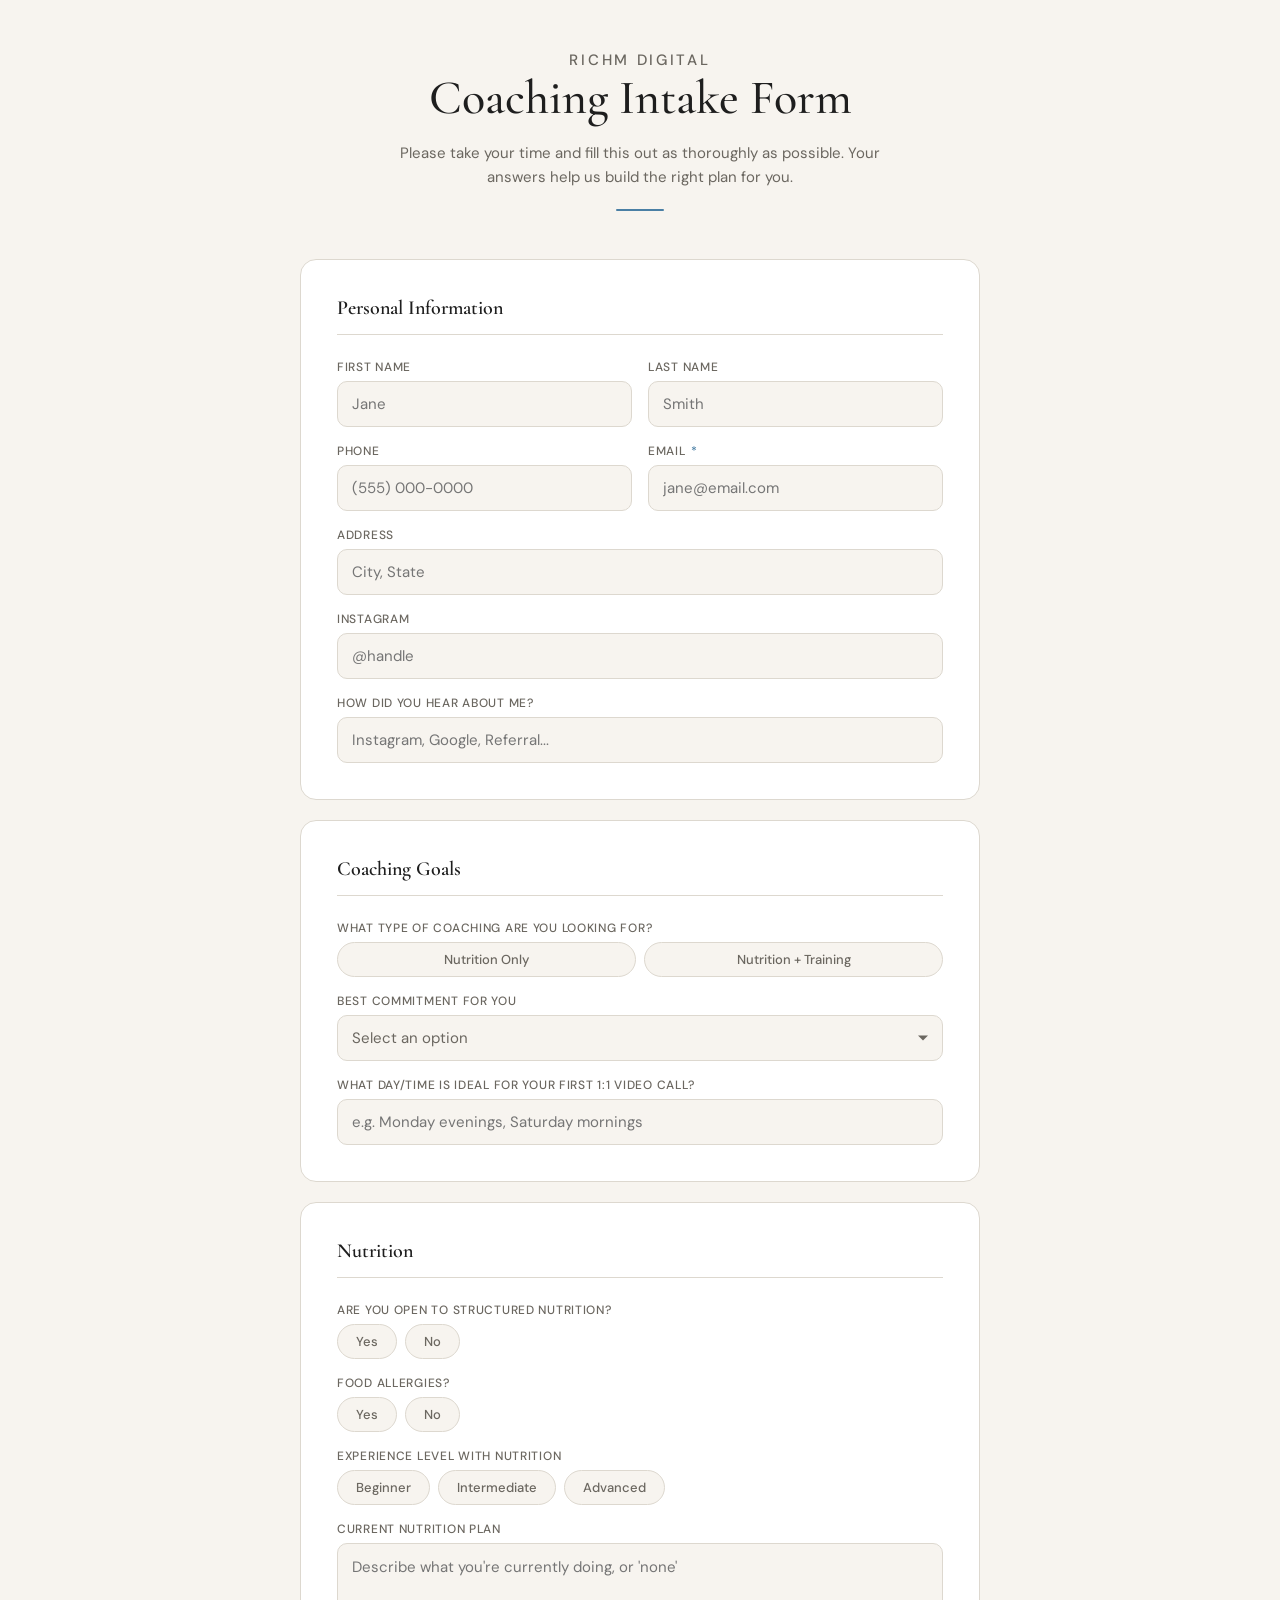
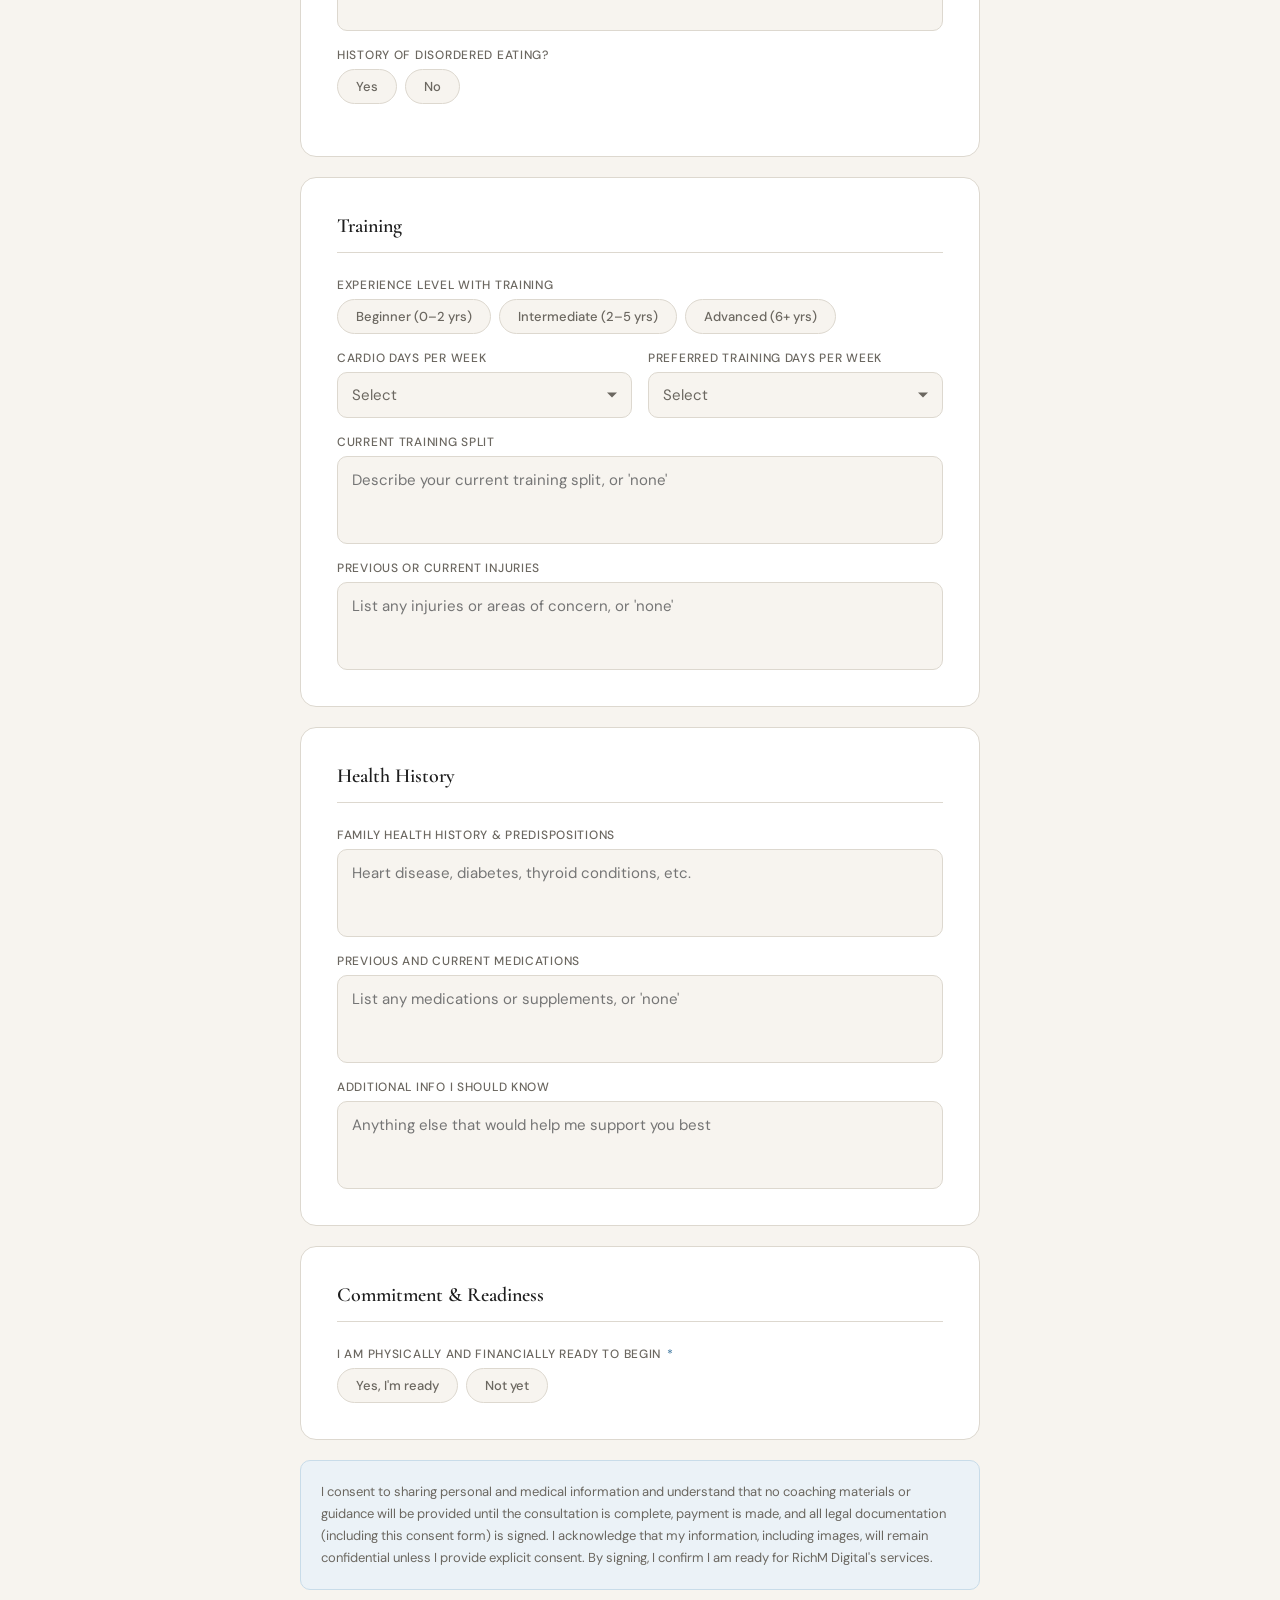
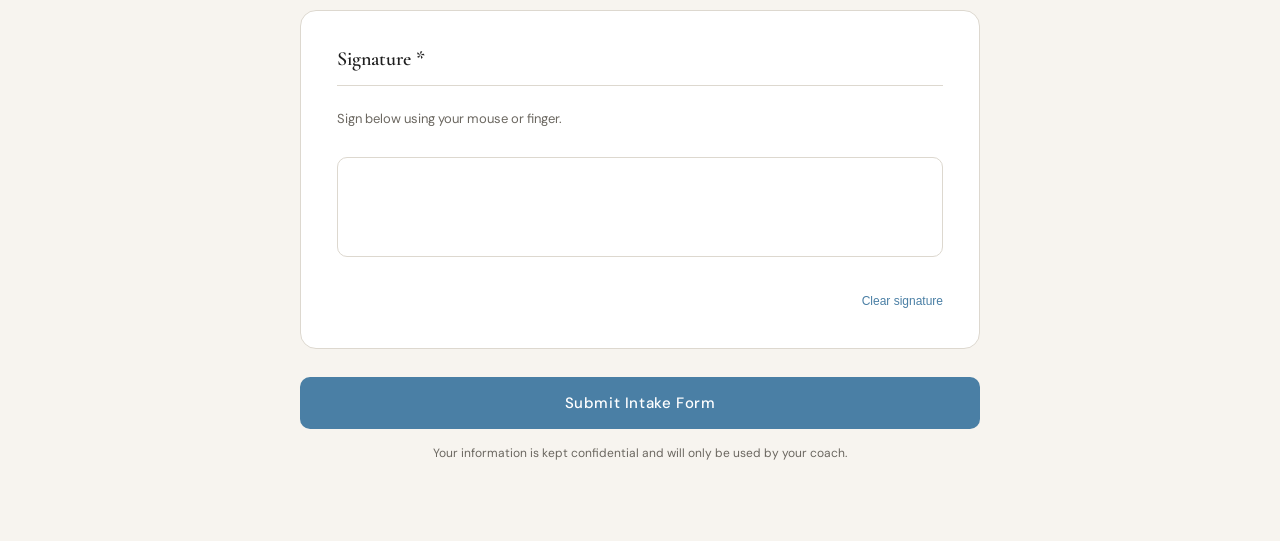
==== public/intakes/fitness/index.html @ f41e5321 "add fitness intake form" ====
<!doctype html>
<html lang="en">
  <head>
    <meta charset="UTF-8" />
    <meta name="viewport" content="width=device-width, initial-scale=1.0" />
    <title>Coaching Intake Form — RichM Digital</title>
    <link rel="preconnect" href="https://fonts.googleapis.com" />
    <link rel="preconnect" href="https://fonts.gstatic.com" crossorigin />
    <link
      href="https://fonts.googleapis.com/css2?family=Cormorant+Garamond:wght@500;600&family=DM+Sans:wght@400;500&display=swap"
      rel="stylesheet"
    />
    <style>
      :root {
        --bg: #f7f4ef;
        --surface: #ffffff;
        --surface-2: #f0ece5;
        --blue: #4a7fa5;
        --blue-light: #ebf2f7;
        --blue-mid: #c8dce9;
        --text: #1e1e1e;
        --text-muted: #6b6760;
        --border: #ddd8cf;
        --radius: 10px;
        --radius-lg: 16px;
      }

      *,
      *::before,
      *::after {
        box-sizing: border-box;
        margin: 0;
        padding: 0;
      }

      body {
        background: var(--bg);
        color: var(--text);
        font-family: "DM Sans", sans-serif;
        font-weight: 400;
        min-height: 100vh;
        padding: 48px 20px 80px;
      }

      .wrapper {
        max-width: 680px;
        margin: 0 auto;
      }

      /* Header */
      .header {
        text-align: center;
        margin-bottom: 48px;
      }

      .header-eyebrow {
        font-family: "DM Sans", sans-serif;
        font-size: 11px;
        font-weight: 500;
        letter-spacing: 0.18em;
        text-transform: uppercase;
        color: var(--blue);
        margin-bottom: 12px;
      }

      .header h1 {
        font-family: "Cormorant Garamond", serif;
        font-size: clamp(2rem, 5vw, 3rem);
        font-weight: 500;
        line-height: 1.1;
        color: var(--text);
        margin-bottom: 16px;
      }

      .header p {
        font-size: 15px;
        color: var(--text-muted);
        line-height: 1.6;
        max-width: 480px;
        margin: 0 auto;
      }

      .divider {
        width: 48px;
        height: 2px;
        background: var(--blue);
        margin: 20px auto 0;
        border-radius: 2px;
      }

      /* Card */
      .card {
        background: var(--surface);
        border-radius: var(--radius-lg);
        border: 1px solid var(--border);
        padding: 36px;
        margin-bottom: 20px;
      }

      .card-title {
        font-family: "Cormorant Garamond", serif;
        font-size: 1.25rem;
        font-weight: 600;
        color: var(--text);
        margin-bottom: 24px;
        padding-bottom: 14px;
        border-bottom: 1px solid var(--border);
      }

      /* Grid */
      .grid-2 {
        display: grid;
        grid-template-columns: 1fr 1fr;
        gap: 16px;
      }

      @media (max-width: 520px) {
        .grid-2 {
          grid-template-columns: 1fr;
          gap: 16px;
          margin-bottom: 16px;
        }

        .grid-2 .field {
          margin-bottom: 0;
        }

        .grid-2:last-child {
          margin-bottom: 0;
        }

        .card {
          padding: 24px;
        }

        .card--spaced-mobile > .field {
          margin-bottom: 22px;
        }

        .card--spaced-mobile .grid-2 {
          gap: 22px;
          margin-bottom: 22px;
        }

        .card--spaced-mobile .grid-2 .field {
          margin-bottom: 0;
        }

        .card--spaced-mobile .conditional.field.visible {
          margin-top: 20px;
        }
      }

      /* Field */
      .field {
        display: flex;
        flex-direction: column;
        gap: 6px;
        margin-bottom: 16px;
      }

      .field:last-child {
        margin-bottom: 0;
      }

      label {
        font-size: 12px;
        font-weight: 500;
        letter-spacing: 0.06em;
        text-transform: uppercase;
        color: var(--text-muted);
      }

      label .req {
        color: var(--blue);
        margin-left: 2px;
      }

      .field-error,
      .form-error {
        font-size: 12px;
        line-height: 1.4;
        color: #8f6363;
      }

      .field-error {
        margin: 0;
      }

      .form-error {
        margin: 12px 0 0;
        text-align: center;
      }

      .form-error[hidden] {
        display: none;
      }

      .signature-wrap .field-error {
        margin-top: 8px;
      }

      .signature-error-slot {
        min-height: 1.4em;
        visibility: hidden;
      }

      .signature-error-slot:not(:empty) {
        visibility: visible;
      }

      .field.is-invalid
        :is(
          input:not([type="radio"]),
          textarea,
          select,
          .custom-select-trigger,
          .sig-canvas
        ) {
        border-color: #c89999;
      }

      .field.is-invalid
        :is(
          input:not([type="radio"]),
          textarea,
          select,
          .custom-select-trigger,
          .sig-canvas
        ):focus {
        box-shadow: 0 0 0 3px rgba(201, 153, 153, 0.16);
      }

      input[type="text"],
      input[type="email"],
      input[type="tel"],
      textarea,
      select {
        background: var(--bg);
        border: 1px solid var(--border);
        border-radius: var(--radius);
        padding: 12px 14px;
        font-family: "DM Sans", sans-serif;
        font-size: 15px;
        color: var(--text);
        width: 100%;
        transition:
          border-color 0.2s,
          box-shadow 0.2s;
        appearance: none;
        -webkit-appearance: none;
      }

      input:focus,
      textarea:focus,
      select:focus {
        outline: none;
        border-color: var(--blue);
        box-shadow: 0 0 0 3px rgba(74, 127, 165, 0.12);
      }

      textarea {
        resize: none;
        overflow-y: hidden;
        min-height: 88px;
        line-height: 1.5;
      }

      /* Select wrapper */
      .select-wrap {
        position: relative;
      }

      .select-wrap::after {
        content: "";
        position: absolute;
        right: 14px;
        top: 50%;
        transform: translateY(-50%);
        width: 0;
        height: 0;
        border-left: 5px solid transparent;
        border-right: 5px solid transparent;
        border-top: 5px solid var(--text-muted);
        pointer-events: none;
      }

      .custom-select.select-wrap::after {
        display: none;
      }

      .custom-select-native {
        position: absolute;
        width: 1px;
        height: 1px;
        padding: 0;
        margin: -1px;
        overflow: hidden;
        clip: rect(0, 0, 0, 0);
        white-space: nowrap;
        border: 0;
        pointer-events: none;
      }

      .custom-select-trigger {
        position: relative;
        width: 100%;
        text-align: left;
        background: var(--bg);
        border: 1px solid var(--border);
        border-radius: var(--radius);
        padding: 12px 42px 12px 14px;
        font-family: "DM Sans", sans-serif;
        font-size: 15px;
        color: var(--text);
        cursor: pointer;
        touch-action: manipulation;
        -webkit-tap-highlight-color: transparent;
        transition:
          background 0.15s ease,
          border-color 0.2s,
          box-shadow 0.2s;
      }

      .custom-select-trigger.is-placeholder {
        color: var(--text-muted);
      }

      .custom-select-trigger::after {
        content: "";
        position: absolute;
        right: 14px;
        top: 50%;
        transform: translateY(-50%);
        width: 0;
        height: 0;
        border-left: 5px solid transparent;
        border-right: 5px solid transparent;
        border-top: 5px solid var(--text-muted);
        pointer-events: none;
        transition: transform 0.22s ease;
      }

      .custom-select.open .custom-select-trigger::after {
        transform: translateY(-50%) rotate(180deg);
      }

      .custom-select.open .custom-select-trigger,
      .custom-select-trigger:focus-visible {
        outline: none;
        border-color: var(--blue);
        box-shadow: 0 0 0 3px rgba(74, 127, 165, 0.12);
      }

      .custom-select-trigger:active {
        background: var(--surface-2);
      }

      .custom-select-list {
        position: absolute;
        z-index: 20;
        top: calc(100% + 6px);
        left: 0;
        right: 0;
        margin: 0;
        padding: 6px;
        background: var(--surface);
        border: 1px solid var(--border);
        border-radius: var(--radius);
        box-shadow: 0 10px 28px rgba(30, 30, 30, 0.08);
        max-height: 240px;
        overflow: hidden;
        transform-origin: top center;
        opacity: 0;
        visibility: hidden;
        transform: scaleY(0.96);
        pointer-events: none;
        transition:
          opacity 0.22s ease,
          transform 0.24s cubic-bezier(0.2, 0, 0, 1),
          visibility 0s linear 0.24s;
      }

      .custom-select-options {
        max-height: 228px;
        margin: 0;
        padding: 0 2px 0 0;
        list-style: none;
        overflow-y: auto;
        overscroll-behavior: contain;
        scrollbar-width: thin;
        scrollbar-color: var(--blue) transparent;
      }

      .custom-select-options::-webkit-scrollbar {
        width: 6px;
      }

      .custom-select-options::-webkit-scrollbar-track {
        background: transparent;
      }

      .custom-select-options::-webkit-scrollbar-thumb {
        background-color: var(--blue);
        border-radius: 999px;
        border: 1px solid transparent;
        background-clip: content-box;
      }

      .custom-select.open .custom-select-list {
        opacity: 1;
        visibility: visible;
        transform: scaleY(1);
        pointer-events: auto;
        transition:
          opacity 0.22s ease,
          transform 0.24s cubic-bezier(0.2, 0, 0, 1),
          visibility 0s;
      }

      .custom-select-option {
        padding: 10px 12px;
        border-radius: 8px;
        font-size: 15px;
        color: var(--text);
        cursor: pointer;
        touch-action: manipulation;
        -webkit-tap-highlight-color: transparent;
        transition:
          background 0.15s ease,
          color 0.15s ease;
      }

      .custom-select-option:hover,
      .custom-select-option.is-focused {
        background: var(--blue-light);
        color: var(--blue);
      }

      .custom-select-option:active {
        background: var(--blue-mid);
        color: var(--blue);
      }

      .custom-select-option.is-selected {
        background: var(--blue-light);
        color: var(--blue);
        font-weight: 500;
      }

      .custom-select-option.is-placeholder-option {
        color: var(--text-muted);
      }

      /* Pill radio buttons */
      .pill-group {
        display: flex;
        flex-wrap: wrap;
        gap: 8px;
      }

      .pill-group input[type="radio"] {
        display: none;
      }

      .pill-group label {
        display: inline-flex;
        align-items: center;
        justify-content: center;
        padding: 8px 18px;
        border-radius: 100px;
        border: 1.5px solid var(--border);
        font-size: 13px;
        font-weight: 500;
        letter-spacing: 0;
        text-transform: none;
        color: var(--text-muted);
        cursor: pointer;
        touch-action: manipulation;
        -webkit-tap-highlight-color: transparent;
        transition:
          background 0.18s,
          border-color 0.18s,
          color 0.18s;
        background: var(--bg);
      }

      .pill-group input[type="radio"]:checked + label {
        background: var(--blue-light);
        border-color: var(--blue);
        color: var(--blue);
      }

      .pill-group label:hover {
        border-color: var(--blue-mid);
        color: var(--text);
      }

      .pill-group label:active {
        background: var(--surface-2);
        border-color: var(--blue-mid);
      }

      .pill-group input[type="radio"]:checked + label:active {
        background: var(--blue-mid);
      }

      .pill-group--coaching {
        display: grid;
        grid-template-columns: repeat(2, minmax(0, 1fr));
      }

      .pill-group--coaching label {
        width: 100%;
        text-align: center;
      }

      /* Consent block */
      .consent-block {
        background: var(--blue-light);
        border: 1px solid var(--blue-mid);
        border-radius: var(--radius);
        padding: 20px;
        margin-bottom: 20px;
      }

      .consent-block p {
        font-size: 13px;
        line-height: 1.7;
        color: var(--text-muted);
      }

      /* Signature */
      .signature-wrap {
        margin-top: 16px;
        touch-action: none;
      }

      .signature-pad {
        width: 100%;
      }

      .sig-canvas {
        border: 1.5px solid var(--border);
        border-radius: var(--radius);
        background: var(--surface);
        width: 100%;
        height: 100px;
        cursor: crosshair;
        touch-action: none;
        display: block;
      }

      html.signature-locked,
      body.signature-locked {
        overflow: hidden;
      }

      body.signature-locked {
        position: fixed;
        left: 0;
        right: 0;
        width: 100%;
      }

      .sig-actions {
        display: flex;
        justify-content: flex-end;
        width: 100%;
        margin-top: 8px;
      }

      .sig-clear {
        font-size: 12px;
        color: var(--blue);
        background: none;
        border: none;
        cursor: pointer;
        padding: 4px 0;
        border-radius: 4px;
        touch-action: manipulation;
        -webkit-tap-highlight-color: transparent;
        transition: transform 0.1s ease;
      }

      .sig-clear:active {
        transform: scale(0.97);
      }

      /* Submit */
      .submit-btn {
        width: 100%;
        padding: 16px;
        background: var(--blue);
        color: white;
        border: none;
        border-radius: var(--radius);
        font-family: "DM Sans", sans-serif;
        font-size: 15px;
        font-weight: 500;
        letter-spacing: 0.04em;
        cursor: pointer;
        touch-action: manipulation;
        -webkit-tap-highlight-color: transparent;
        transition:
          background 0.2s,
          transform 0.1s;
        margin-top: 8px;
      }

      .submit-btn:hover {
        background: #3d6e91;
      }

      .submit-btn:active {
        background: #365f7d;
        transform: scale(0.992);
      }

      /* Success */
      .success-msg {
        display: none;
        text-align: center;
        padding: 48px 32px;
        background: var(--surface);
        border-radius: var(--radius-lg);
        border: 1px solid var(--border);
      }

      .success-msg.is-visible {
        display: block;
      }

      .success-msg h2 {
        font-family: "Cormorant Garamond", serif;
        font-size: 2rem;
        font-weight: 500;
        margin-bottom: 12px;
      }

      .success-msg p {
        color: var(--text-muted);
        font-size: 15px;
      }

      /* Note */
      .form-note {
        text-align: center;
        font-size: 12px;
        color: var(--text-muted);
        margin-top: 16px;
      }

      .signature-hint {
        font-size: 13px;
        color: var(--text-muted);
        margin-bottom: 14px;
      }

      #intakeForm.is-hidden {
        display: none;
      }

      /* Conditional sections */
      .conditional.field {
        display: grid;
        grid-template-rows: 0fr;
        margin-top: 0;
        margin-bottom: 0;
        transition:
          grid-template-rows 0.22s ease,
          margin-top 0.22s ease,
          margin-bottom 0.22s ease;
      }

      .conditional.field.visible {
        grid-template-rows: 1fr;
        margin-top: 16px;
        margin-bottom: 16px;
      }

      .conditional-content {
        display: flex;
        flex-direction: column;
        gap: 6px;
        min-height: 0;
        overflow: hidden;
        opacity: 0;
        transform: translateY(-3px);
        transition:
          opacity 0.22s ease,
          transform 0.22s ease;
      }

      .conditional.field.visible .conditional-content {
        opacity: 1;
        transform: translateY(0);
      }

      .conditional.field:not(.visible) .conditional-content {
        pointer-events: none;
      }

      @media (prefers-reduced-motion: reduce) {
        .conditional.field,
        .conditional-content,
        .custom-select-list,
        .custom-select-trigger::after {
          transition: none;
        }

        .submit-btn:active,
        .sig-clear:active {
          transform: none;
        }
      }
    </style>
  </head>
  <body>
    <div class="wrapper">
      <div class="header">
        <p class="header-eyebrow">RichM Digital</p>
        <h1>Coaching Intake Form</h1>
        <p>
          Please take your time and fill this out as thoroughly as possible.
          Your answers help us build the right plan for you.
        </p>
        <div class="divider"></div>
      </div>

      <form
        id="intakeForm"
        action="https://formspree.io/f/mbdwenqg"
        method="POST"
        novalidate
      >
        <!-- Personal Info -->
        <div class="card">
          <div class="card-title">Personal Information</div>

          <div class="grid-2">
            <div class="field">
              <label for="firstName">First Name</label>
              <input
                type="text"
                id="firstName"
                name="First Name"
                placeholder="Jane"
              />
            </div>
            <div class="field">
              <label for="lastName">Last Name</label>
              <input
                type="text"
                id="lastName"
                name="Last Name"
                placeholder="Smith"
              />
            </div>
          </div>

          <div class="grid-2">
            <div class="field">
              <label for="phone">Phone</label>
              <input
                type="tel"
                id="phone"
                name="Phone"
                placeholder="(555) 000-0000"
                inputmode="tel"
                autocomplete="tel"
              />
            </div>
            <div class="field">
              <label for="email">Email <span class="req">*</span></label>
              <input
                type="email"
                id="email"
                name="Email"
                placeholder="jane@email.com"
                aria-required="true"
              />
            </div>
          </div>

          <div class="field">
            <label for="address">Address</label>
            <input
              type="text"
              id="address"
              name="Address"
              placeholder="City, State"
            />
          </div>

          <div class="field">
            <label for="instagram">Instagram</label>
            <input
              type="text"
              id="instagram"
              name="Instagram"
              placeholder="@handle"
            />
          </div>

          <div class="field">
            <label>How did you hear about me?</label>
            <input
              type="text"
              name="How They Heard"
              placeholder="Instagram, Google, Referral..."
            />
          </div>
        </div>

        <!-- Coaching Type -->
        <div class="card card--spaced-mobile">
          <div class="card-title">Coaching Goals</div>

          <div class="field">
            <label>What type of coaching are you looking for?</label>
            <div class="pill-group pill-group--coaching">
              <input
                type="radio"
                name="Coaching Type"
                id="nutritionOnly"
                value="Nutrition Only"
              />
              <label for="nutritionOnly">Nutrition Only</label>
              <input
                type="radio"
                name="Coaching Type"
                id="nutritionTraining"
                value="Nutrition + Training"
              />
              <label for="nutritionTraining">Nutrition + Training</label>
            </div>
          </div>

          <div class="field">
            <label>Best commitment for you</label>
            <div class="select-wrap">
              <select name="Commitment">
                <option value="">Select an option</option>
                <option>Month to Month</option>
                <option>3 Months</option>
                <option>6 Months</option>
              </select>
            </div>
          </div>

          <div class="field">
            <label>What day/time is ideal for your first 1:1 video call?</label>
            <input
              type="text"
              name="Ideal Call Time"
              placeholder="e.g. Monday evenings, Saturday mornings"
            />
          </div>
        </div>

        <!-- Nutrition -->
        <div class="card card--spaced-mobile">
          <div class="card-title">Nutrition</div>

          <div class="field">
            <label>Are you open to structured nutrition?</label>
            <div class="pill-group">
              <input
                type="radio"
                name="Structured Nutrition"
                id="structYes"
                value="Yes"
              />
              <label for="structYes">Yes</label>
              <input
                type="radio"
                name="Structured Nutrition"
                id="structNo"
                value="No"
              />
              <label for="structNo">No</label>
            </div>
          </div>

          <div class="field">
            <label>Food allergies?</label>
            <div class="pill-group">
              <input
                type="radio"
                name="Food Allergies"
                id="allergyYes"
                value="Yes"
              />
              <label for="allergyYes">Yes</label>
              <input
                type="radio"
                name="Food Allergies"
                id="allergyNo"
                value="No"
              />
              <label for="allergyNo">No</label>
            </div>
          </div>

          <div id="allergyDetails" class="conditional field">
            <div class="conditional-content">
              <label for="allergyDetailsInput">Allergy details</label>
              <textarea
                id="allergyDetailsInput"
                name="Food Allergy Details"
                placeholder="List allergies, sensitivities, or anything else we should know"
              ></textarea>
            </div>
          </div>

          <div class="field">
            <label>Experience level with nutrition</label>
            <div class="pill-group">
              <input
                type="radio"
                name="Nutrition Experience"
                id="nutBeg"
                value="Beginner"
              />
              <label for="nutBeg">Beginner</label>
              <input
                type="radio"
                name="Nutrition Experience"
                id="nutInt"
                value="Intermediate"
              />
              <label for="nutInt">Intermediate</label>
              <input
                type="radio"
                name="Nutrition Experience"
                id="nutAdv"
                value="Advanced"
              />
              <label for="nutAdv">Advanced</label>
            </div>
          </div>

          <div class="field">
            <label>Current nutrition plan</label>
            <textarea
              name="Current Nutrition Plan"
              placeholder="Describe what you're currently doing, or 'none'"
            ></textarea>
          </div>

          <div class="field">
            <label>History of disordered eating?</label>
            <div class="pill-group">
              <input
                type="radio"
                name="Disordered Eating History"
                id="deYes"
                value="Yes"
              />
              <label for="deYes">Yes</label>
              <input
                type="radio"
                name="Disordered Eating History"
                id="deNo"
                value="No"
              />
              <label for="deNo">No</label>
            </div>
          </div>

          <div id="disorderedEatingDetails" class="conditional field">
            <div class="conditional-content">
              <label for="disorderedEatingDetailsInput"
                >Eating history details</label
              >
              <textarea
                id="disorderedEatingDetailsInput"
                name="Disordered Eating History Details"
                placeholder="Share any context you are comfortable providing"
              ></textarea>
            </div>
          </div>
        </div>

        <!-- Training -->
        <div class="card card--spaced-mobile">
          <div class="card-title">Training</div>

          <div class="field">
            <label>Experience level with training</label>
            <div class="pill-group">
              <input
                type="radio"
                name="Training Experience"
                id="trBeg"
                value="Beginner (0–2 years)"
              />
              <label for="trBeg">Beginner (0–2 yrs)</label>
              <input
                type="radio"
                name="Training Experience"
                id="trInt"
                value="Intermediate (2–5 years)"
              />
              <label for="trInt">Intermediate (2–5 yrs)</label>
              <input
                type="radio"
                name="Training Experience"
                id="trAdv"
                value="Advanced (6+ years)"
              />
              <label for="trAdv">Advanced (6+ yrs)</label>
            </div>
          </div>

          <div class="grid-2">
            <div class="field">
              <label>Cardio days per week</label>
              <div class="select-wrap">
                <select name="Cardio Days Per Week">
                  <option value="">Select</option>
                  <option>0</option>
                  <option>1</option>
                  <option>2</option>
                  <option>3</option>
                  <option>4</option>
                  <option>5</option>
                  <option>6</option>
                  <option>7</option>
                </select>
              </div>
            </div>
            <div class="field">
              <label>Preferred training days per week</label>
              <div class="select-wrap">
                <select name="Preferred Training Days">
                  <option value="">Select</option>
                  <option>2</option>
                  <option>3</option>
                  <option>4</option>
                  <option>5</option>
                  <option>6</option>
                </select>
              </div>
            </div>
          </div>

          <div class="field">
            <label>Current training split</label>
            <textarea
              name="Current Training Split"
              placeholder="Describe your current training split, or 'none'"
            ></textarea>
          </div>

          <div class="field">
            <label>Previous or current injuries</label>
            <textarea
              name="Injuries"
              placeholder="List any injuries or areas of concern, or 'none'"
            ></textarea>
          </div>
        </div>

        <!-- Health History -->
        <div class="card card--spaced-mobile">
          <div class="card-title">Health History</div>

          <div class="field">
            <label>Family health history & predispositions</label>
            <textarea
              name="Family Health History"
              placeholder="Heart disease, diabetes, thyroid conditions, etc."
            ></textarea>
          </div>

          <div class="field">
            <label>Previous and current medications</label>
            <textarea
              name="Medications"
              placeholder="List any medications or supplements, or 'none'"
            ></textarea>
          </div>

          <div class="field">
            <label>Additional info I should know</label>
            <textarea
              name="Additional Info"
              placeholder="Anything else that would help me support you best"
            ></textarea>
          </div>
        </div>

        <!-- Readiness -->
        <div class="card">
          <div class="card-title">Commitment & Readiness</div>
          <div class="field">
            <label
              >I am physically and financially ready to begin
              <span class="req">*</span></label
            >
            <div class="pill-group">
              <input
                type="radio"
                name="Ready to Begin"
                id="readyYes"
                value="Yes"
                aria-required="true"
              />
              <label for="readyYes">Yes, I'm ready</label>
              <input
                type="radio"
                name="Ready to Begin"
                id="readyNo"
                value="No"
              />
              <label for="readyNo">Not yet</label>
            </div>
          </div>
        </div>

        <!-- Consent & Signature -->
        <div class="consent-block">
          <p>
            I consent to sharing personal and medical information and understand
            that no coaching materials or guidance will be provided until the
            consultation is complete, payment is made, and all legal
            documentation (including this consent form) is signed. I acknowledge
            that my information, including images, will remain confidential
            unless I provide explicit consent. By signing, I confirm I am ready
            for RichM Digital's services.
          </p>
        </div>

        <div class="card">
          <div class="card-title">Signature <span class="req">*</span></div>
          <p class="signature-hint">Sign below using your mouse or finger.</p>
          <div class="field">
            <div class="signature-wrap">
              <div class="signature-pad">
                <canvas
                  id="sigCanvas"
                  class="sig-canvas"
                  width="600"
                  height="100"
                ></canvas>
              </div>
              <p
                class="field-error signature-error-slot"
                role="alert"
                aria-live="polite"
              ></p>
              <input type="hidden" id="sigData" name="Signature" />
              <div class="sig-actions">
                <button type="button" class="sig-clear" onclick="clearSig()">
                  Clear signature
                </button>
              </div>
            </div>
          </div>
        </div>

        <button type="submit" class="submit-btn">Submit Intake Form</button>
        <p class="form-error" id="formError" role="alert" hidden></p>
        <p class="form-note">
          Your information is kept confidential and will only be used by your
          coach.
        </p>
      </form>

      <div class="success-msg" id="successMsg">
        <h2>You're all set.</h2>
        <p>
          Your intake form has been received. We'll be in touch within 24–48
          hours to schedule your session.
        </p>
      </div>
    </div>

    <script>
      // Signature pad
      const canvas = document.getElementById("sigCanvas");
      const ctx = canvas.getContext("2d");
      let drawing = false;
      let hasSig = false;
      let signatureImageData = "";
      let signatureScrollY = 0;
      const form = document.getElementById("intakeForm");
      const emailInput = document.getElementById("email");
      const phoneInput = document.getElementById("phone");
      const formError = document.getElementById("formError");
      const successMsg = document.getElementById("successMsg");
      const submitBtn = form.querySelector(".submit-btn");
      const sigDataInput = document.getElementById("sigData");

      function clearFieldError(field) {
        if (!field) return;
        field.classList.remove("is-invalid");
        field.querySelectorAll(".field-error").forEach((error) => {
          if (error.classList.contains("signature-error-slot")) {
            error.textContent = "";
            return;
          }

          error.remove();
        });
      }

      function clearFormError() {
        if (!formError) return;
        formError.textContent = "";
        formError.hidden = true;
      }

      function setFormError(message) {
        if (!formError) return;
        formError.textContent = message;
        formError.hidden = false;
        formError.scrollIntoView({ behavior: "smooth", block: "center" });
      }

      function clearFieldAndFormError(field) {
        clearFieldError(field);
        clearFormError();
      }

      function resetSubmitButton() {
        submitBtn.textContent = "Submit Intake Form";
        submitBtn.disabled = false;
      }

      function failSubmit(message) {
        resetSubmitButton();
        setFormError(message);
      }

      function formatPhoneValue(digits) {
        if (!digits.length) return "";
        if (digits.length <= 3) return `(${digits}`;
        if (digits.length <= 6) {
          return `(${digits.slice(0, 3)}) ${digits.slice(3)}`;
        }
        return `(${digits.slice(0, 3)}) ${digits.slice(3, 6)}-${digits.slice(6)}`;
      }

      function isValidEmail(value) {
        return /^[^\s@]+@[^\s@]+\.[^\s@]+$/.test(value.trim());
      }

      function isValidPhone(value) {
        return value.replace(/\D/g, "").length === 10;
      }

      function lockSignatureScroll() {
        if (document.body.classList.contains("signature-locked")) return;
        signatureScrollY = window.scrollY;
        document.documentElement.classList.add("signature-locked");
        document.body.classList.add("signature-locked");
        document.body.style.top = `-${signatureScrollY}px`;
      }

      function unlockSignatureScroll() {
        if (!document.body.classList.contains("signature-locked")) return;
        document.documentElement.classList.remove("signature-locked");
        document.body.classList.remove("signature-locked");
        document.body.style.top = "";
        window.scrollTo(0, signatureScrollY);
      }

      function endSignatureStroke() {
        if (!drawing) return;
        drawing = false;
        unlockSignatureScroll();
        saveSignature();
      }

      function configureSignatureCanvas(dpr) {
        ctx.setTransform(1, 0, 0, 1, 0, 0);
        ctx.scale(dpr, dpr);
        ctx.strokeStyle = "#1E1E1E";
        ctx.lineWidth = 1.8;
        ctx.lineCap = "round";
        ctx.lineJoin = "round";
      }

      function restoreSignature(dataUrl) {
        if (!dataUrl) return;

        const image = new Image();
        image.onload = () => {
          const dpr = window.devicePixelRatio || 1;
          ctx.drawImage(image, 0, 0, canvas.width / dpr, canvas.height / dpr);
        };
        image.src = dataUrl;
      }

      function resizeCanvas() {
        const signatureData = signatureImageData;
        const pad = canvas.parentElement;
        const rect = pad.getBoundingClientRect();
        const dpr = window.devicePixelRatio || 1;
        const width = rect.width;
        const height = 100;
        canvas.width = Math.floor(width * dpr);
        canvas.height = Math.floor(height * dpr);
        canvas.style.width = "100%";
        canvas.style.height = `${height}px`;
        configureSignatureCanvas(dpr);
        restoreSignature(signatureData);
      }

      resizeCanvas();
      window.addEventListener("resize", resizeCanvas);

      function getPos(e) {
        const r = canvas.getBoundingClientRect();
        const src = e.touches ? e.touches[0] : e;
        return { x: src.clientX - r.left, y: src.clientY - r.top };
      }

      function continueSignatureStroke(e) {
        if (!drawing) return;
        const p = getPos(e);
        ctx.lineTo(p.x, p.y);
        ctx.stroke();
        hasSig = true;
        clearFieldError(canvas.closest(".field"));
      }

      canvas.addEventListener("mousedown", (e) => {
        drawing = true;
        const p = getPos(e);
        ctx.beginPath();
        ctx.moveTo(p.x, p.y);
      });
      canvas.addEventListener("mousemove", (e) => {
        continueSignatureStroke(e);
      });
      canvas.addEventListener("mouseup", endSignatureStroke);
      canvas.addEventListener(
        "touchstart",
        (e) => {
          e.preventDefault();
          lockSignatureScroll();
          drawing = true;
          const p = getPos(e);
          ctx.beginPath();
          ctx.moveTo(p.x, p.y);
        },
        { passive: false },
      );
      canvas.addEventListener(
        "touchmove",
        (e) => {
          e.preventDefault();
          continueSignatureStroke(e);
        },
        { passive: false },
      );
      canvas.addEventListener(
        "touchend",
        (e) => {
          e.preventDefault();
          endSignatureStroke();
        },
        { passive: false },
      );
      canvas.addEventListener("touchcancel", endSignatureStroke);

      function saveSignature() {
        signatureImageData = canvas.toDataURL();
        sigDataInput.value = "Signed";
      }

      function clearSig() {
        const dpr = window.devicePixelRatio || 1;
        ctx.clearRect(0, 0, canvas.width / dpr, canvas.height / dpr);
        signatureImageData = "";
        sigDataInput.value = "";
        hasSig = false;
      }

      function resizeAutoTextarea(textarea) {
        textarea.style.height = "auto";
        textarea.style.height = `${textarea.scrollHeight}px`;
      }

      function initAutoTextareas() {
        const autoTextareas = document.querySelectorAll("#intakeForm textarea");

        autoTextareas.forEach((textarea) => {
          const resize = () => resizeAutoTextarea(textarea);
          textarea.addEventListener("input", resize);
          resize();
        });

        window.addEventListener("resize", () => {
          autoTextareas.forEach(resizeAutoTextarea);
        });
      }

      function bindYesConditional(name, elementId) {
        const section = document.getElementById(elementId);

        document.querySelectorAll(`input[name="${name}"]`).forEach((radio) => {
          radio.addEventListener("change", () => {
            const isVisible = radio.value === "Yes";
            section.classList.toggle("visible", isVisible);

            if (isVisible) {
              section.querySelectorAll("textarea").forEach((textarea) => {
                requestAnimationFrame(() => resizeAutoTextarea(textarea));
              });
            }
          });
        });
      }

      initAutoTextareas();

      bindYesConditional("Food Allergies", "allergyDetails");
      bindYesConditional(
        "Disordered Eating History",
        "disorderedEatingDetails",
      );

      function initCustomSelects() {
        const customSelects = [];

        function closeCustomSelect(customSelect) {
          customSelect.wrap.classList.remove("open");
          customSelect.trigger.setAttribute("aria-expanded", "false");
          customSelect.list.setAttribute("aria-hidden", "true");
        }

        function closeAllCustomSelects(except) {
          customSelects.forEach((customSelect) => {
            if (customSelect !== except) closeCustomSelect(customSelect);
          });
        }

        document.querySelectorAll(".select-wrap select").forEach((select) => {
          const wrap = select.parentElement;
          wrap.classList.add("custom-select");
          select.classList.add("custom-select-native");
          select.tabIndex = -1;

          const trigger = document.createElement("button");
          trigger.type = "button";
          trigger.className = "custom-select-trigger";
          trigger.setAttribute("aria-haspopup", "listbox");

          const list = document.createElement("div");
          list.className = "custom-select-list";

          const optionsList = document.createElement("ul");
          optionsList.className = "custom-select-options";
          optionsList.setAttribute("role", "listbox");

          const options = Array.from(select.options).map((option) => {
            const item = document.createElement("li");
            item.className = "custom-select-option";
            item.setAttribute("role", "option");
            item.dataset.value = option.value;
            item.textContent = option.text;
            if (!option.value) item.classList.add("is-placeholder-option");
            optionsList.appendChild(item);
            return item;
          });

          list.appendChild(optionsList);

          const customSelect = {
            wrap,
            select,
            trigger,
            list,
            optionsList,
            options,
          };
          customSelects.push(customSelect);

          function refreshCustomSelect() {
            const selectedOption = select.options[select.selectedIndex];
            const isPlaceholder = !select.value;

            trigger.textContent = selectedOption ? selectedOption.text : "";
            trigger.classList.toggle("is-placeholder", isPlaceholder);

            options.forEach((item) => {
              const isSelected = item.dataset.value === select.value;
              item.classList.toggle("is-selected", isSelected);
              item.setAttribute("aria-selected", isSelected ? "true" : "false");
            });
          }

          function setCustomSelectValue(value) {
            select.value = value;
            select.dispatchEvent(new Event("change", { bubbles: true }));
            refreshCustomSelect();
            closeCustomSelect(customSelect);
            trigger.focus();
          }

          function openCustomSelect() {
            closeAllCustomSelects(customSelect);
            wrap.classList.add("open");
            trigger.setAttribute("aria-expanded", "true");
            list.setAttribute("aria-hidden", "false");
            optionsList.tabIndex = -1;
            options.forEach((item) => item.classList.remove("is-focused"));
            const selected = options.find((item) =>
              item.classList.contains("is-selected"),
            );
            (selected || options[0]).classList.add("is-focused");
            optionsList.focus();
          }

          trigger.addEventListener("click", (e) => {
            e.stopPropagation();
            if (wrap.classList.contains("open")) {
              closeCustomSelect(customSelect);
              return;
            }
            openCustomSelect();
          });

          trigger.addEventListener("keydown", (e) => {
            if (e.key === "ArrowDown" || e.key === "Enter" || e.key === " ") {
              e.preventDefault();
              if (!wrap.classList.contains("open")) openCustomSelect();
            }

            if (e.key === "Escape") {
              closeCustomSelect(customSelect);
            }
          });

          optionsList.addEventListener("click", (e) => {
            const item = e.target.closest(".custom-select-option");
            if (!item) return;
            setCustomSelectValue(item.dataset.value);
          });

          optionsList.addEventListener("mousemove", (e) => {
            const item = e.target.closest(".custom-select-option");
            if (!item) return;
            options.forEach((option) =>
              option.classList.toggle("is-focused", option === item),
            );
          });

          optionsList.addEventListener("keydown", (e) => {
            const focusedIndex = options.findIndex((item) =>
              item.classList.contains("is-focused"),
            );
            let nextIndex = focusedIndex;

            if (e.key === "ArrowDown") {
              e.preventDefault();
              nextIndex =
                focusedIndex < options.length - 1 ? focusedIndex + 1 : 0;
            } else if (e.key === "ArrowUp") {
              e.preventDefault();
              nextIndex =
                focusedIndex > 0 ? focusedIndex - 1 : options.length - 1;
            } else if (e.key === "Enter" || e.key === " ") {
              e.preventDefault();
              if (focusedIndex >= 0) {
                setCustomSelectValue(options[focusedIndex].dataset.value);
              }
              return;
            } else if (e.key === "Escape") {
              e.preventDefault();
              closeCustomSelect(customSelect);
              trigger.focus();
              return;
            } else {
              return;
            }

            options.forEach((item, index) => {
              item.classList.toggle("is-focused", index === nextIndex);
            });
          });

          select.addEventListener("change", refreshCustomSelect);

          wrap.insertBefore(trigger, select);
          wrap.appendChild(list);
          list.setAttribute("aria-hidden", "true");
          refreshCustomSelect();
          trigger.setAttribute("aria-expanded", "false");
        });

        document.addEventListener("click", (e) => {
          customSelects.forEach((customSelect) => {
            if (!customSelect.wrap.contains(e.target)) {
              closeCustomSelect(customSelect);
            }
          });
        });

        document.addEventListener("keydown", (e) => {
          if (e.key !== "Escape") return;
          customSelects.forEach(closeCustomSelect);
        });
      }

      initCustomSelects();

      function setFieldError(field, message, insertAfterSelector) {
        if (!field) return;
        clearFieldError(field);
        field.classList.add("is-invalid");
        const anchor = insertAfterSelector
          ? field.querySelector(insertAfterSelector)
          : null;
        const reusableError = anchor
          ? field.querySelector(".signature-error-slot")
          : null;
        const error = reusableError || document.createElement("p");

        if (!reusableError) {
          error.className = "field-error";
          error.setAttribute("role", "alert");
        }

        error.textContent = message;

        if (anchor && !reusableError) {
          anchor.insertAdjacentElement("afterend", error);
        } else if (!reusableError) {
          field.appendChild(error);
        }
      }

      function clearFormErrors() {
        form.querySelectorAll(".field.is-invalid").forEach(clearFieldError);
        clearFormError();
      }

      function validateForm() {
        clearFormErrors();

        let firstInvalidField = null;
        const emailField = emailInput.closest(".field");
        const phoneField = phoneInput.closest(".field");

        if (!emailInput.value.trim()) {
          setFieldError(emailField, "This field is required");
          firstInvalidField ??= emailField;
        } else if (!isValidEmail(emailInput.value)) {
          setFieldError(emailField, "Enter a valid email address");
          firstInvalidField ??= emailField;
        }

        if (phoneInput.value.trim() && !isValidPhone(phoneInput.value)) {
          setFieldError(phoneField, "Enter a valid phone number");
          firstInvalidField ??= phoneField;
        }

        const readyField = document
          .getElementById("readyYes")
          .closest(".field");
        if (!form.querySelector('input[name="Ready to Begin"]:checked')) {
          setFieldError(readyField, "This field is required");
          firstInvalidField ??= readyField;
        }

        const signatureField = document
          .querySelector(".signature-wrap")
          ?.closest(".field");
        if (!hasSig) {
          setFieldError(
            signatureField,
            "This field is required",
            ".signature-pad",
          );
          firstInvalidField ??= signatureField;
        }

        if (firstInvalidField) {
          firstInvalidField.scrollIntoView({
            behavior: "smooth",
            block: "center",
          });
          return false;
        }

        return true;
      }

      phoneInput.addEventListener("input", () => {
        const digits = phoneInput.value.replace(/\D/g, "").slice(0, 10);
        phoneInput.value = formatPhoneValue(digits);
        clearFieldAndFormError(phoneInput.closest(".field"));
      });

      form.addEventListener("input", (e) => {
        clearFieldAndFormError(e.target.closest(".field"));
      });

      form.addEventListener("change", (e) => {
        clearFieldAndFormError(e.target.closest(".field"));
      });

      // Formspree submission
      form.addEventListener("submit", async (e) => {
        e.preventDefault();

        if (!validateForm()) return;

        submitBtn.textContent = "Submitting…";
        submitBtn.disabled = true;

        const data = new FormData(form);

        try {
          const res = await fetch(form.action, {
            method: "POST",
            body: data,
            headers: { Accept: "application/json" },
          });

          if (res.ok) {
            form.classList.add("is-hidden");
            successMsg.classList.add("is-visible");
            window.scrollTo({ top: 0, behavior: "smooth" });
          } else {
            failSubmit(
              "Something went wrong. Please try again or contact us directly.",
            );
          }
        } catch {
          failSubmit(
            "Something went wrong. Please check your connection and try again.",
          );
        }
      });
    </script>
  </body>
</html>
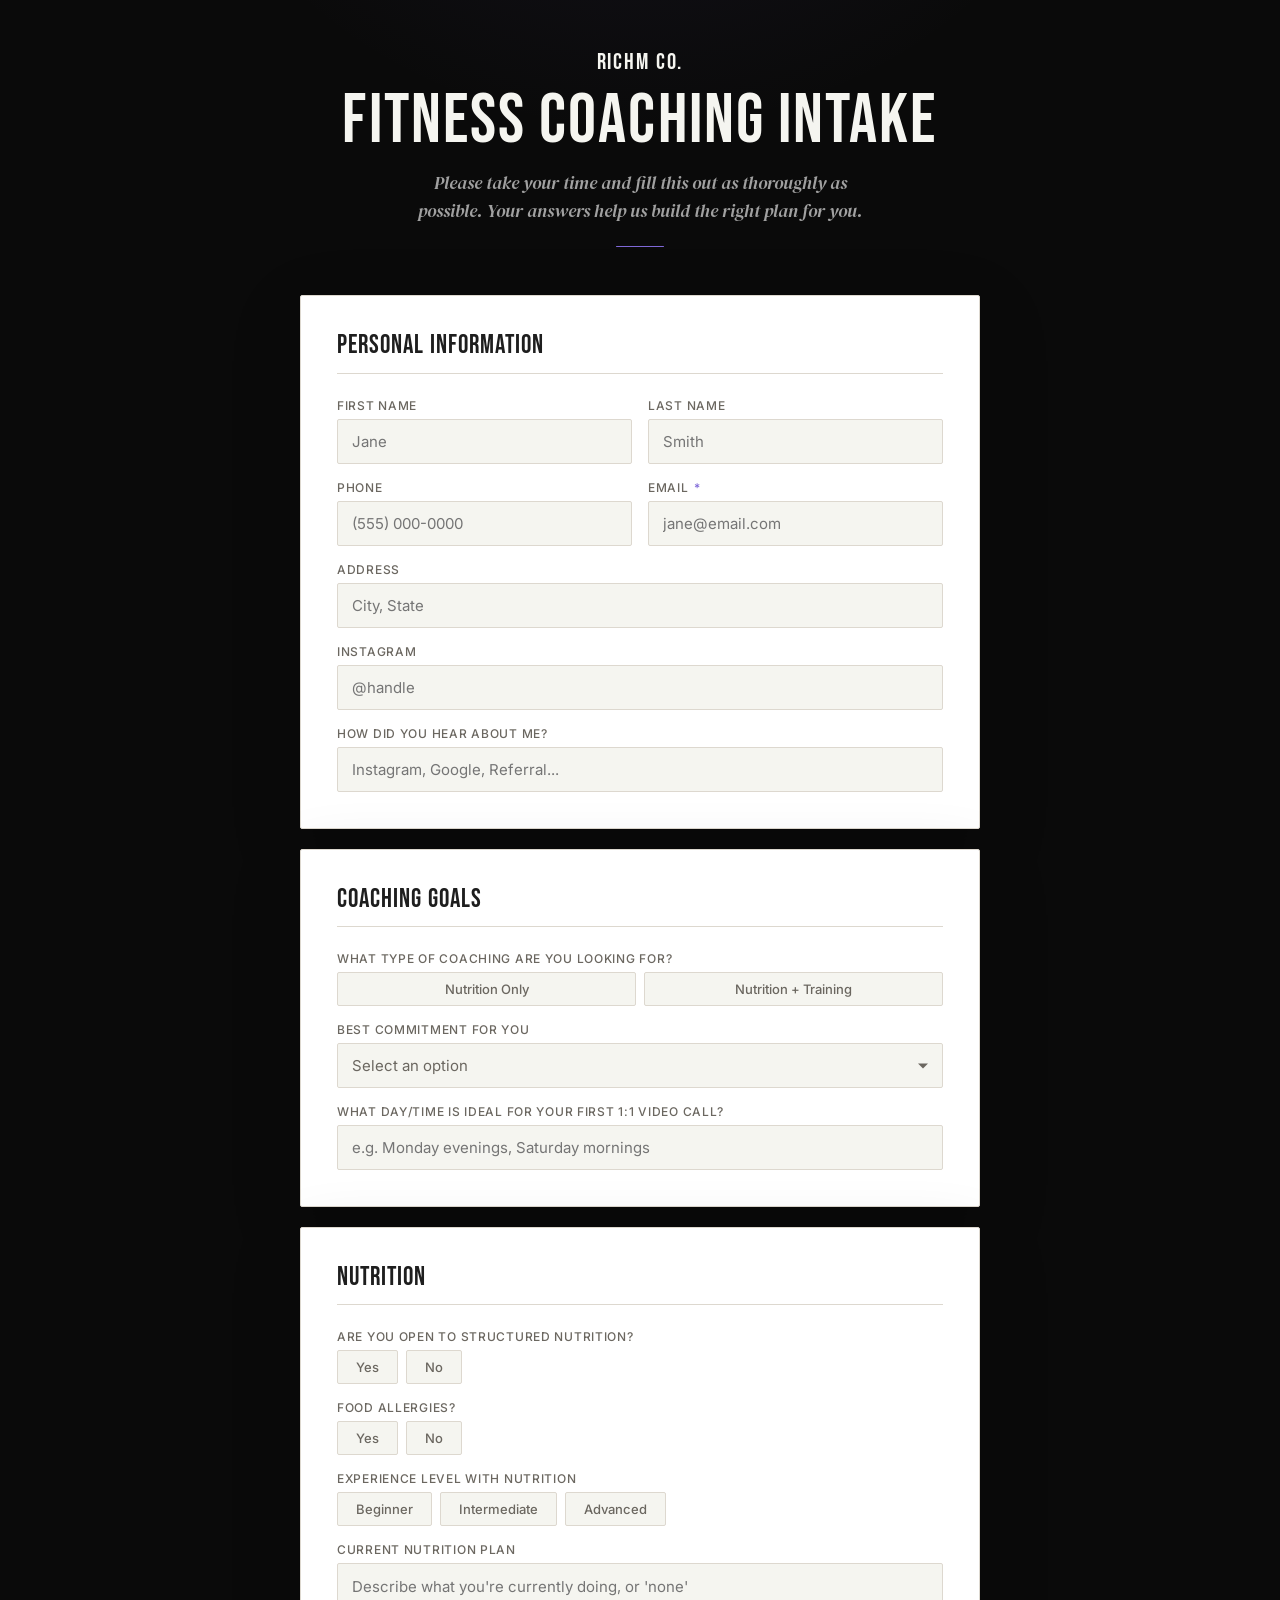
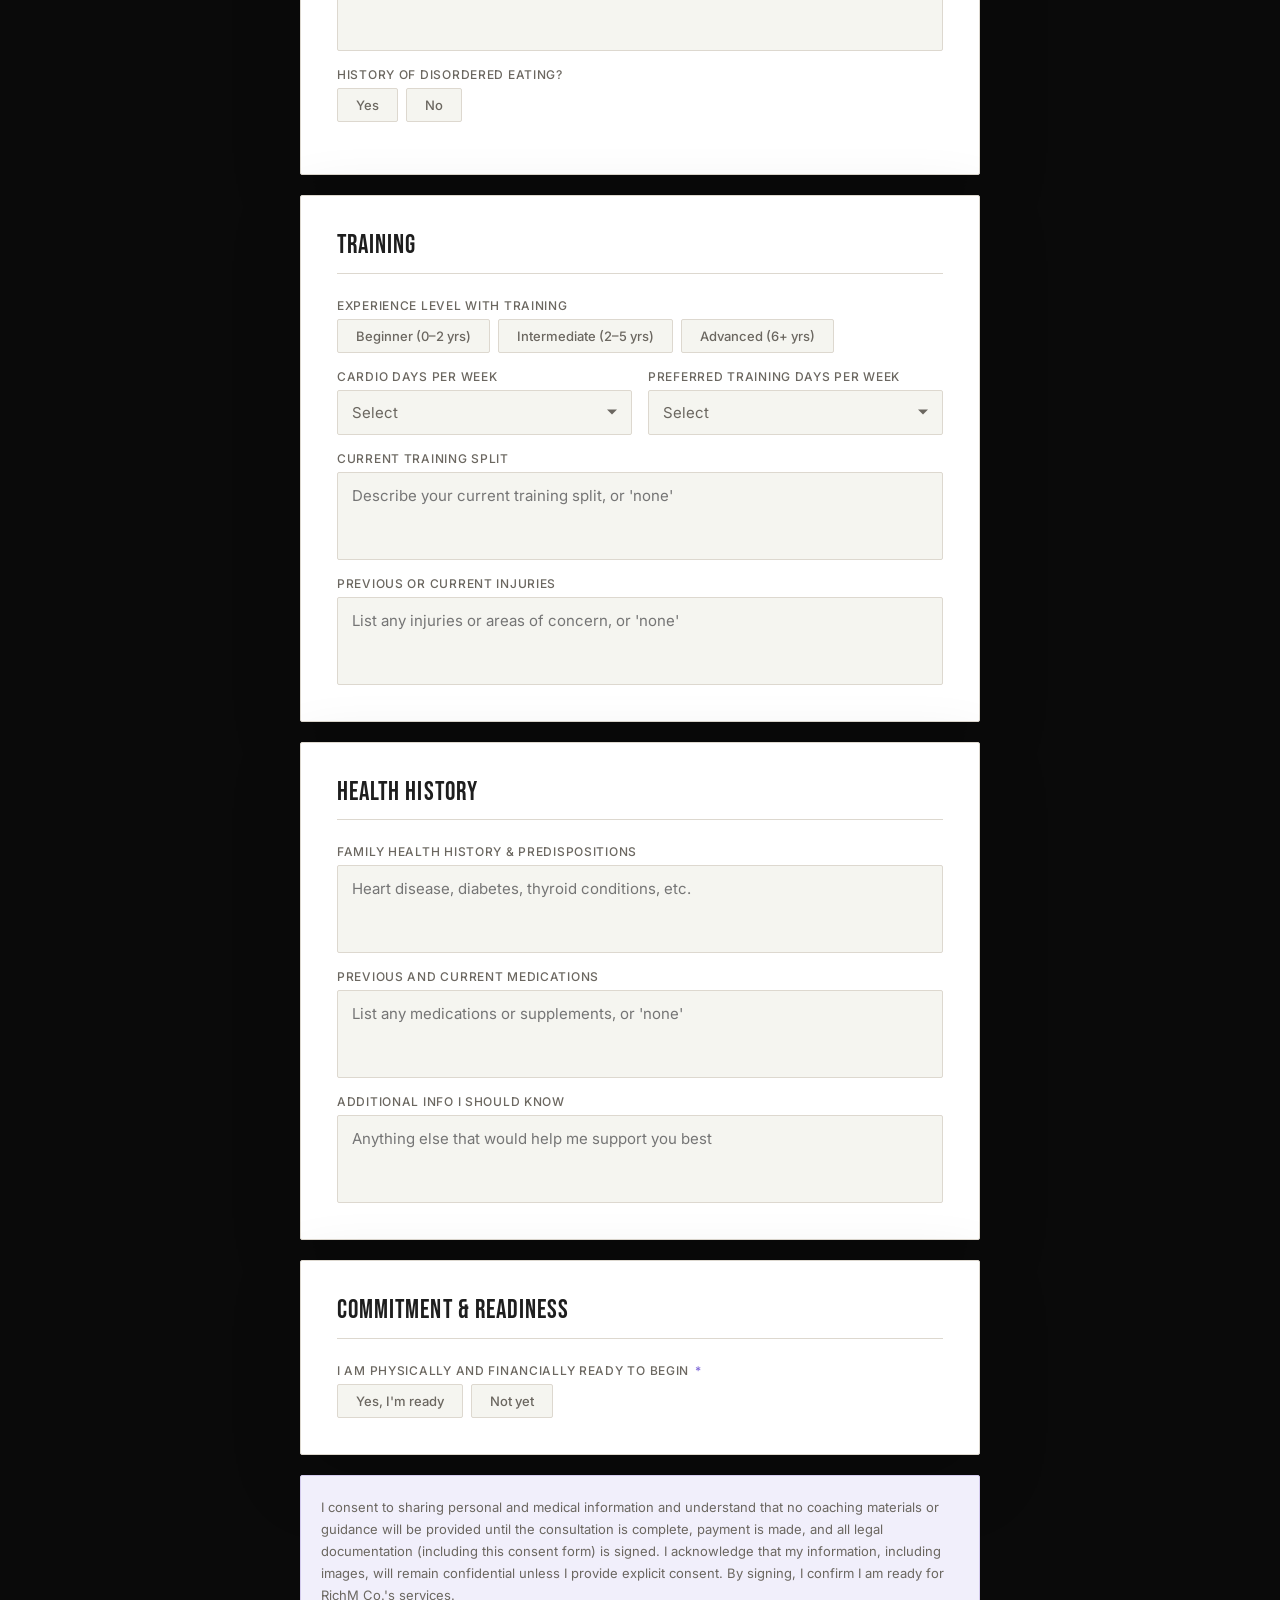
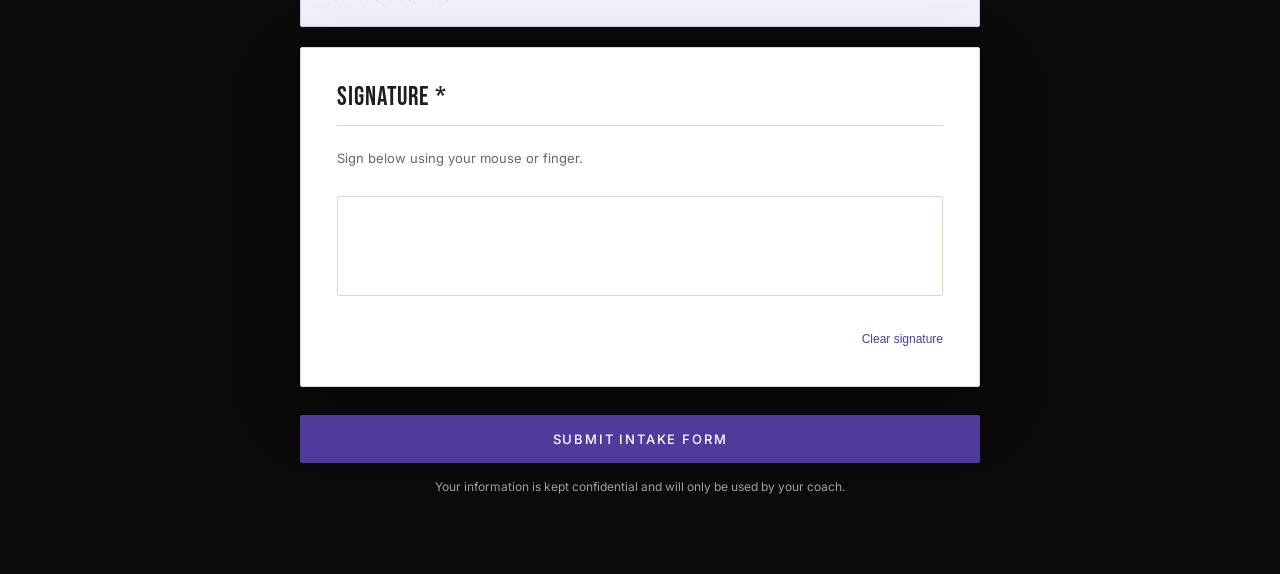
==== commit 6ede9b89: "polish and finishing touches" ====
--- a/public/intakes/fitness/index.html
+++ b/public/intakes/fitness/index.html
@@ -3,26 +3,28 @@
   <head>
     <meta charset="UTF-8" />
     <meta name="viewport" content="width=device-width, initial-scale=1.0" />
-    <title>Coaching Intake Form — RichM Digital</title>
+    <title>Fitness Coaching Intake — RichM Co.</title>
     <link rel="preconnect" href="https://fonts.googleapis.com" />
     <link rel="preconnect" href="https://fonts.gstatic.com" crossorigin />
     <link
-      href="https://fonts.googleapis.com/css2?family=Cormorant+Garamond:wght@500;600&family=DM+Sans:wght@400;500&display=swap"
+      href="https://fonts.googleapis.com/css2?family=Bebas+Neue&family=DM+Serif+Display:ital@0;1&family=Inter:wght@400;500;600&display=swap"
       rel="stylesheet"
     />
     <style>
       :root {
-        --bg: #f7f4ef;
+        --page: #0a0a0a;
+        --bg: #f5f5f0;
         --surface: #ffffff;
-        --surface-2: #f0ece5;
-        --blue: #4a7fa5;
-        --blue-light: #ebf2f7;
-        --blue-mid: #c8dce9;
+        --surface-2: #ecece6;
+        --accent: #7f68d8;
+        --accent-strong: #4f3b9a;
+        --accent-soft: #f1effb;
+        --accent-mid: #d4cbed;
         --text: #1e1e1e;
         --text-muted: #6b6760;
         --border: #ddd8cf;
-        --radius: 10px;
-        --radius-lg: 16px;
+        --radius: 2px;
+        --radius-lg: 2px;
       }
 
       *,
@@ -34,47 +36,75 @@
       }
 
       body {
-        background: var(--bg);
+        background:
+          radial-gradient(circle at 50% -10%, rgba(127, 104, 216, 0.12), transparent 32rem),
+          var(--page);
         color: var(--text);
-        font-family: "DM Sans", sans-serif;
+        font-family: "Inter", sans-serif;
         font-weight: 400;
         min-height: 100vh;
         padding: 48px 20px 80px;
       }
 
       .wrapper {
+        animation: pageEnter 320ms ease-out forwards;
         max-width: 680px;
         margin: 0 auto;
+        opacity: 0;
+      }
+
+      @keyframes pageEnter {
+        from {
+          opacity: 0;
+          transform: translateY(8px);
+        }
+        to {
+          opacity: 1;
+          transform: translateY(0);
+        }
       }
 
       /* Header */
       .header {
         text-align: center;
         margin-bottom: 48px;
-      }
-
-      .header-eyebrow {
-        font-family: "DM Sans", sans-serif;
-        font-size: 11px;
-        font-weight: 500;
-        letter-spacing: 0.18em;
+        color: #f5f5f0;
+      }
+
+      .header .header-eyebrow {
+        font-family: "Bebas Neue", sans-serif;
+        font-size: 1.45rem;
+        font-style: normal;
+        font-weight: 400;
+        letter-spacing: 0.08em;
         text-transform: uppercase;
-        color: var(--blue);
-        margin-bottom: 12px;
+        color: #f5f5f0;
+        margin-bottom: 14px;
       }
 
       .header h1 {
-        font-family: "Cormorant Garamond", serif;
-        font-size: clamp(2rem, 5vw, 3rem);
-        font-weight: 500;
-        line-height: 1.1;
-        color: var(--text);
+        font-family: "Bebas Neue", sans-serif;
+        font-size: clamp(2.65rem, 5.8vw, 4.35rem);
+        font-weight: 400;
+        letter-spacing: 0.03em;
+        line-height: 0.9;
+        color: #f5f5f0;
+        text-transform: uppercase;
+        white-space: nowrap;
         margin-bottom: 16px;
       }
 
-      .header p {
-        font-size: 15px;
-        color: var(--text-muted);
+      @media (max-width: 620px) {
+        .header h1 {
+          white-space: normal;
+        }
+      }
+
+      .header-copy {
+        font-family: "DM Serif Display", serif;
+        font-size: 18px;
+        font-style: italic;
+        color: #a0a0a0;
         line-height: 1.6;
         max-width: 480px;
         margin: 0 auto;
@@ -82,8 +112,8 @@
 
       .divider {
         width: 48px;
-        height: 2px;
-        background: var(--blue);
+        height: 1px;
+        background: var(--accent);
         margin: 20px auto 0;
         border-radius: 2px;
       }
@@ -95,12 +125,16 @@
         border: 1px solid var(--border);
         padding: 36px;
         margin-bottom: 20px;
+        box-shadow: 0 22px 70px rgba(0, 0, 0, 0.2);
       }
 
       .card-title {
-        font-family: "Cormorant Garamond", serif;
-        font-size: 1.25rem;
-        font-weight: 600;
+        font-family: "Bebas Neue", sans-serif;
+        font-size: 1.65rem;
+        font-weight: 400;
+        letter-spacing: 0.04em;
+        text-transform: uppercase;
+        line-height: 1;
         color: var(--text);
         margin-bottom: 24px;
         padding-bottom: 14px;
@@ -172,7 +206,7 @@
       }
 
       label .req {
-        color: var(--blue);
+        color: var(--accent);
         margin-left: 2px;
       }
 
@@ -240,7 +274,7 @@
         border: 1px solid var(--border);
         border-radius: var(--radius);
         padding: 12px 14px;
-        font-family: "DM Sans", sans-serif;
+        font-family: "Inter", sans-serif;
         font-size: 15px;
         color: var(--text);
         width: 100%;
@@ -255,8 +289,8 @@
       textarea:focus,
       select:focus {
         outline: none;
-        border-color: var(--blue);
-        box-shadow: 0 0 0 3px rgba(74, 127, 165, 0.12);
+        border-color: var(--accent);
+        box-shadow: 0 0 0 3px rgba(127, 104, 216, 0.14);
       }
 
       textarea {
@@ -310,7 +344,7 @@
         border: 1px solid var(--border);
         border-radius: var(--radius);
         padding: 12px 42px 12px 14px;
-        font-family: "DM Sans", sans-serif;
+        font-family: "Inter", sans-serif;
         font-size: 15px;
         color: var(--text);
         cursor: pointer;
@@ -348,8 +382,8 @@
       .custom-select.open .custom-select-trigger,
       .custom-select-trigger:focus-visible {
         outline: none;
-        border-color: var(--blue);
-        box-shadow: 0 0 0 3px rgba(74, 127, 165, 0.12);
+        border-color: var(--accent);
+        box-shadow: 0 0 0 3px rgba(127, 104, 216, 0.14);
       }
 
       .custom-select-trigger:active {
@@ -389,7 +423,7 @@
         overflow-y: auto;
         overscroll-behavior: contain;
         scrollbar-width: thin;
-        scrollbar-color: var(--blue) transparent;
+        scrollbar-color: var(--accent) transparent;
       }
 
       .custom-select-options::-webkit-scrollbar {
@@ -401,7 +435,7 @@
       }
 
       .custom-select-options::-webkit-scrollbar-thumb {
-        background-color: var(--blue);
+        background-color: var(--accent);
         border-radius: 999px;
         border: 1px solid transparent;
         background-clip: content-box;
@@ -433,18 +467,18 @@
 
       .custom-select-option:hover,
       .custom-select-option.is-focused {
-        background: var(--blue-light);
-        color: var(--blue);
+        background: var(--accent-soft);
+        color: var(--accent-strong);
       }
 
       .custom-select-option:active {
-        background: var(--blue-mid);
-        color: var(--blue);
+        background: var(--accent-mid);
+        color: var(--accent-strong);
       }
 
       .custom-select-option.is-selected {
-        background: var(--blue-light);
-        color: var(--blue);
+        background: var(--accent-soft);
+        color: var(--accent-strong);
         font-weight: 500;
       }
 
@@ -468,7 +502,7 @@
         align-items: center;
         justify-content: center;
         padding: 8px 18px;
-        border-radius: 100px;
+        border-radius: var(--radius);
         border: 1.5px solid var(--border);
         font-size: 13px;
         font-weight: 500;
@@ -486,23 +520,23 @@
       }
 
       .pill-group input[type="radio"]:checked + label {
-        background: var(--blue-light);
-        border-color: var(--blue);
-        color: var(--blue);
+        background: var(--accent-soft);
+        border-color: var(--accent);
+        color: var(--accent-strong);
       }
 
       .pill-group label:hover {
-        border-color: var(--blue-mid);
+        border-color: var(--accent-mid);
         color: var(--text);
       }
 
       .pill-group label:active {
         background: var(--surface-2);
-        border-color: var(--blue-mid);
+        border-color: var(--accent-mid);
       }
 
       .pill-group input[type="radio"]:checked + label:active {
-        background: var(--blue-mid);
+        background: var(--accent-mid);
       }
 
       .pill-group--coaching {
@@ -517,8 +551,8 @@
 
       /* Consent block */
       .consent-block {
-        background: var(--blue-light);
-        border: 1px solid var(--blue-mid);
+        background: var(--accent-soft);
+        border: 1px solid var(--accent-mid);
         border-radius: var(--radius);
         padding: 20px;
         margin-bottom: 20px;
@@ -572,7 +606,7 @@
 
       .sig-clear {
         font-size: 12px;
-        color: var(--blue);
+        color: var(--accent-strong);
         background: none;
         border: none;
         cursor: pointer;
@@ -591,14 +625,15 @@
       .submit-btn {
         width: 100%;
         padding: 16px;
-        background: var(--blue);
+        background: var(--accent-strong);
         color: white;
         border: none;
         border-radius: var(--radius);
-        font-family: "DM Sans", sans-serif;
-        font-size: 15px;
+        font-family: "Inter", sans-serif;
+        font-size: 13px;
         font-weight: 500;
-        letter-spacing: 0.04em;
+        letter-spacing: 0.14em;
+        text-transform: uppercase;
         cursor: pointer;
         touch-action: manipulation;
         -webkit-tap-highlight-color: transparent;
@@ -609,11 +644,11 @@
       }
 
       .submit-btn:hover {
-        background: #3d6e91;
+        background: #5f47b3;
       }
 
       .submit-btn:active {
-        background: #365f7d;
+        background: #3f2a7d;
         transform: scale(0.992);
       }
 
@@ -632,22 +667,27 @@
       }
 
       .success-msg h2 {
-        font-family: "Cormorant Garamond", serif;
-        font-size: 2rem;
-        font-weight: 500;
+        font-family: "Bebas Neue", sans-serif;
+        font-size: 3rem;
+        font-weight: 400;
+        letter-spacing: 0.04em;
+        text-transform: uppercase;
         margin-bottom: 12px;
       }
 
       .success-msg p {
+        font-family: Inter, sans-serif;
+        font-style: normal;
         color: var(--text-muted);
-        font-size: 15px;
+        font-size: 16px;
+        line-height: 1.65;
       }
 
       /* Note */
       .form-note {
         text-align: center;
         font-size: 12px;
-        color: var(--text-muted);
+        color: #a0a0a0;
         margin-top: 16px;
       }
 
@@ -702,6 +742,7 @@
       }
 
       @media (prefers-reduced-motion: reduce) {
+        .wrapper,
         .conditional.field,
         .conditional-content,
         .custom-select-list,
@@ -709,6 +750,12 @@
           transition: none;
         }
 
+        .wrapper {
+          animation: none;
+          opacity: 1;
+          transform: none;
+        }
+
         .submit-btn:active,
         .sig-clear:active {
           transform: none;
@@ -719,9 +766,9 @@
   <body>
     <div class="wrapper">
       <div class="header">
-        <p class="header-eyebrow">RichM Digital</p>
-        <h1>Coaching Intake Form</h1>
-        <p>
+        <p class="header-eyebrow">RichM Co.</p>
+        <h1>Fitness Coaching Intake</h1>
+        <p class="header-copy">
           Please take your time and fill this out as thoroughly as possible.
           Your answers help us build the right plan for you.
         </p>
@@ -734,6 +781,8 @@
         method="POST"
         novalidate
       >
+        <input type="hidden" name="Service Interest" value="Fitness Coaching" />
+
         <!-- Personal Info -->
         <div class="card">
           <div class="card-title">Personal Information</div>
@@ -1129,7 +1178,7 @@
             documentation (including this consent form) is signed. I acknowledge
             that my information, including images, will remain confidential
             unless I provide explicit consent. By signing, I confirm I am ready
-            for RichM Digital's services.
+            for RichM Co.'s services.
           </p>
         </div>
 
@@ -1172,7 +1221,7 @@
       <div class="success-msg" id="successMsg">
         <h2>You're all set.</h2>
         <p>
-          Your intake form has been received. We'll be in touch within 24–48
+          Your intake form has been received. I'll be in touch within 24–48
           hours to schedule your session.
         </p>
       </div>
@@ -1730,12 +1779,12 @@
             window.scrollTo({ top: 0, behavior: "smooth" });
           } else {
             failSubmit(
-              "Something went wrong. Please try again or contact us directly.",
+              "Something didn't go through. Please try again or contact us directly.",
             );
           }
         } catch {
           failSubmit(
-            "Something went wrong. Please check your connection and try again.",
+            "Something didn't go through. Please check your connection and try again.",
           );
         }
       });
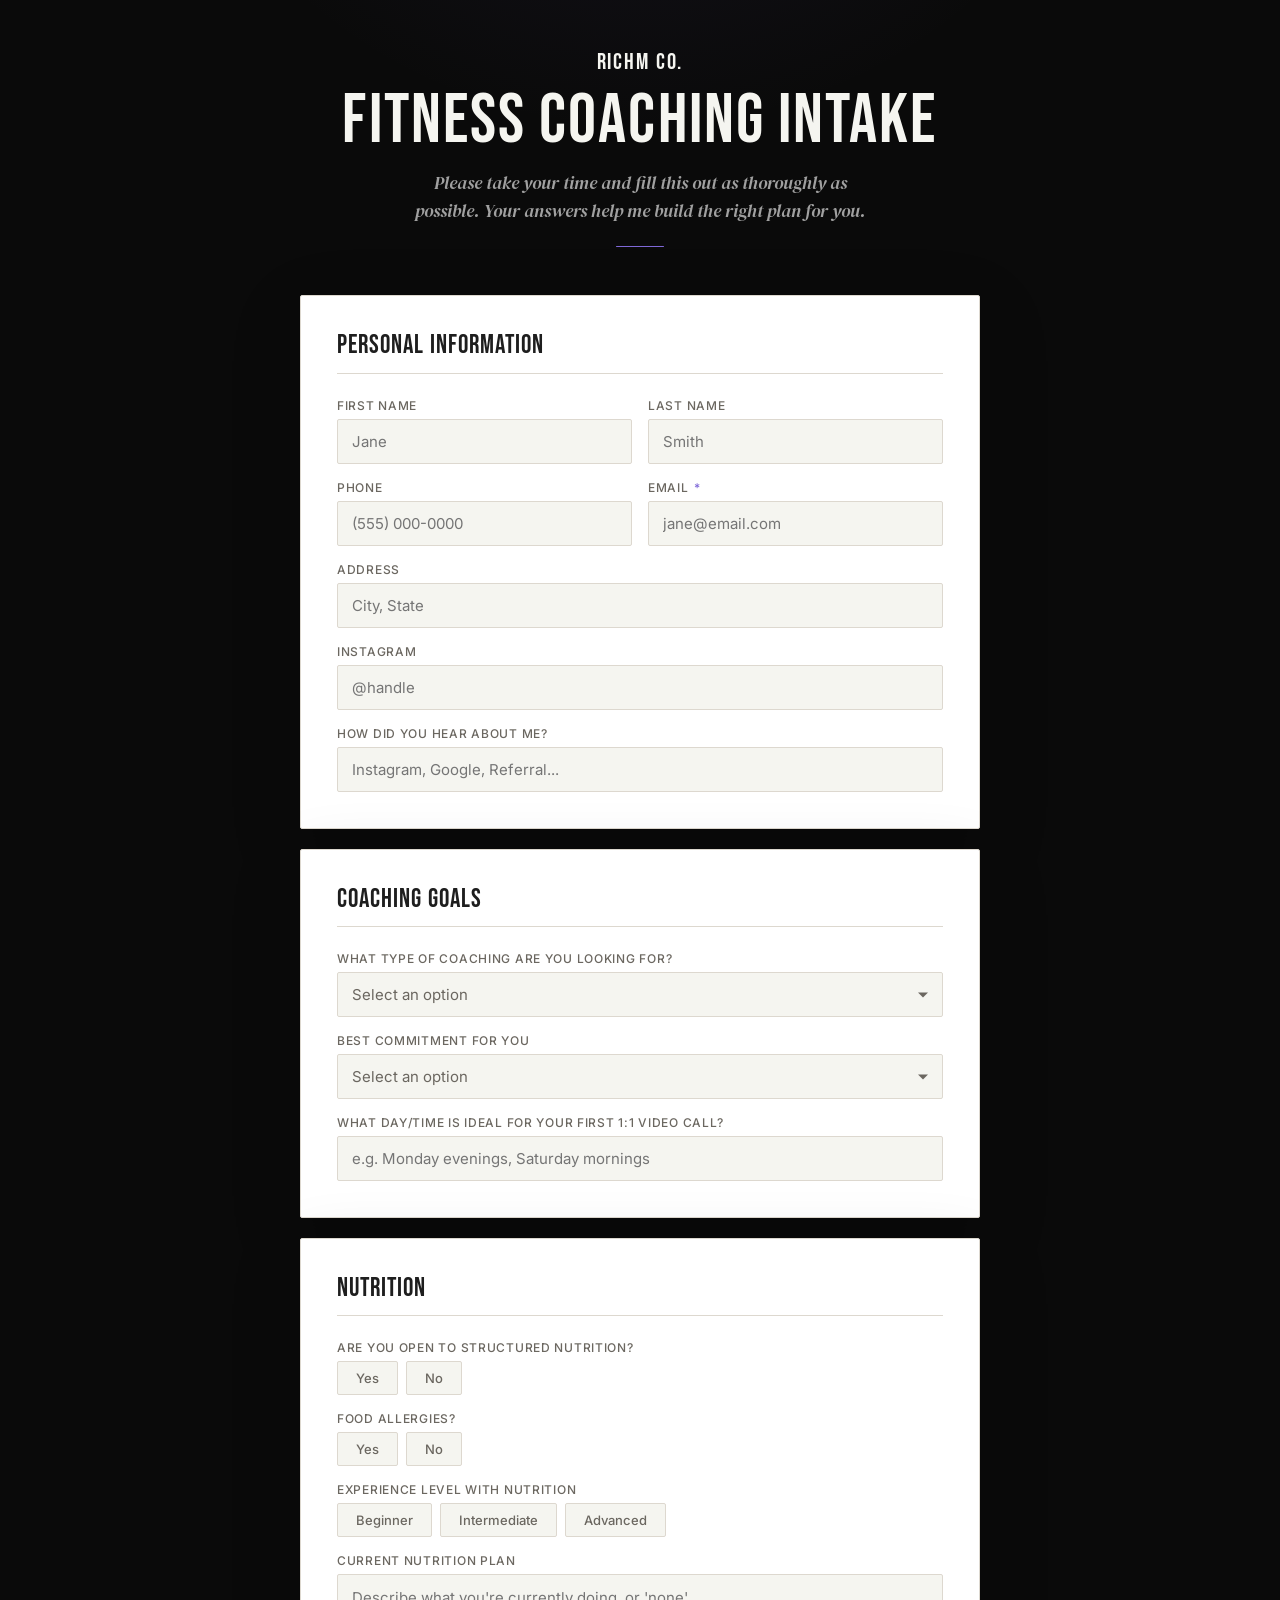
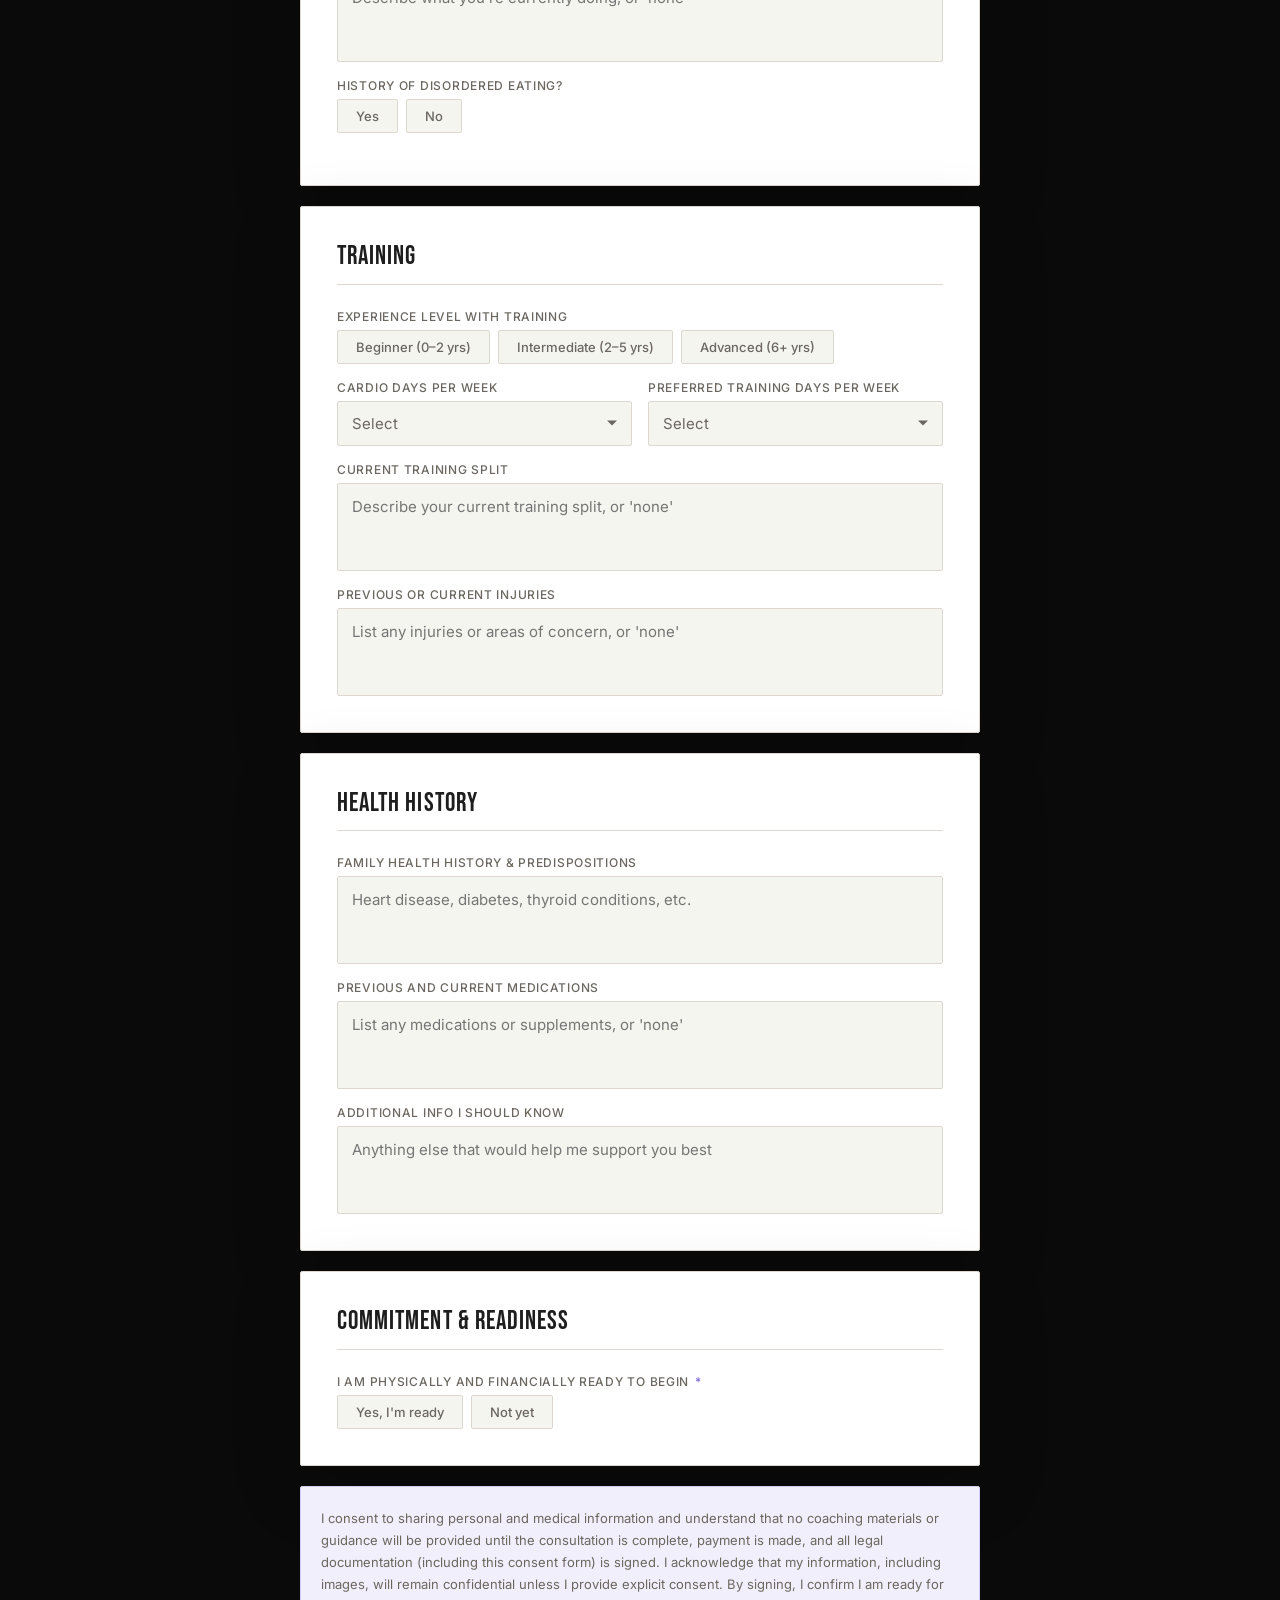
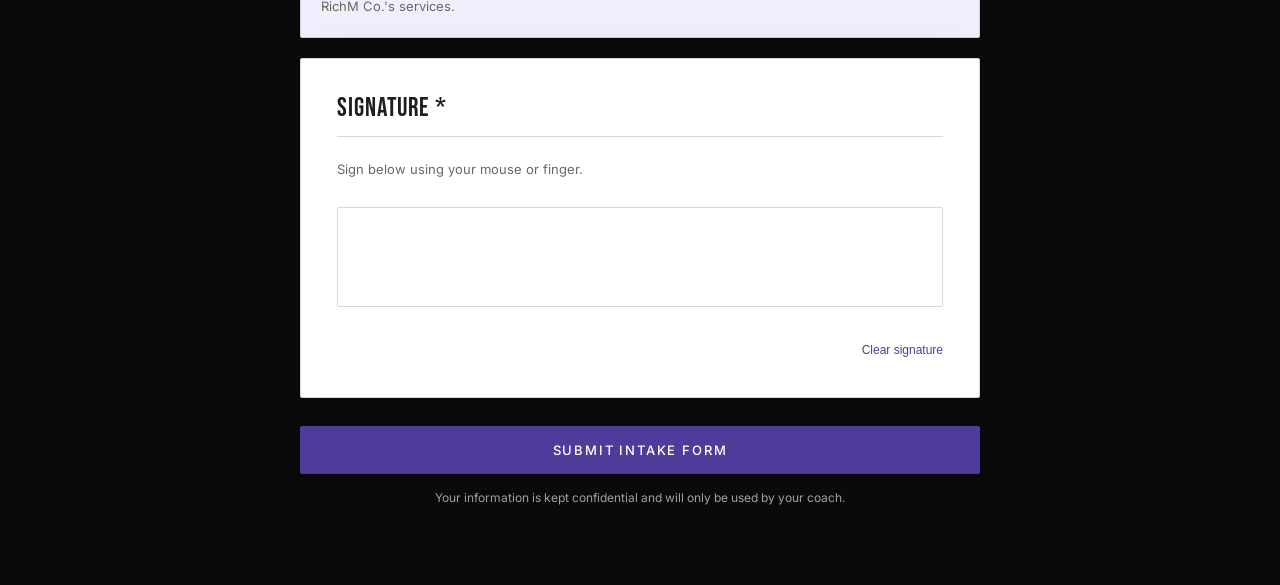
==== commit 0cb1e475: "further tweaks" ====
--- a/public/intakes/fitness/index.html
+++ b/public/intakes/fitness/index.html
@@ -37,7 +37,11 @@
 
       body {
         background:
-          radial-gradient(circle at 50% -10%, rgba(127, 104, 216, 0.12), transparent 32rem),
+          radial-gradient(
+            circle at 50% -10%,
+            rgba(127, 104, 216, 0.12),
+            transparent 32rem
+          ),
           var(--page);
         color: var(--text);
         font-family: "Inter", sans-serif;
@@ -585,18 +589,6 @@
         display: block;
       }
 
-      html.signature-locked,
-      body.signature-locked {
-        overflow: hidden;
-      }
-
-      body.signature-locked {
-        position: fixed;
-        left: 0;
-        right: 0;
-        width: 100%;
-      }
-
       .sig-actions {
         display: flex;
         justify-content: flex-end;
@@ -770,7 +762,7 @@
         <h1>Fitness Coaching Intake</h1>
         <p class="header-copy">
           Please take your time and fill this out as thoroughly as possible.
-          Your answers help us build the right plan for you.
+          Your answers help me build the right plan for you.
         </p>
         <div class="divider"></div>
       </div>
@@ -868,21 +860,13 @@
 
           <div class="field">
             <label>What type of coaching are you looking for?</label>
-            <div class="pill-group pill-group--coaching">
-              <input
-                type="radio"
-                name="Coaching Type"
-                id="nutritionOnly"
-                value="Nutrition Only"
-              />
-              <label for="nutritionOnly">Nutrition Only</label>
-              <input
-                type="radio"
-                name="Coaching Type"
-                id="nutritionTraining"
-                value="Nutrition + Training"
-              />
-              <label for="nutritionTraining">Nutrition + Training</label>
+            <div class="select-wrap">
+              <select name="Coaching Type">
+                <option value="">Select an option</option>
+                <option>Nutrition</option>
+                <option>Training</option>
+                <option>Both</option>
+              </select>
             </div>
           </div>
 
@@ -1234,7 +1218,7 @@
       let drawing = false;
       let hasSig = false;
       let signatureImageData = "";
-      let signatureScrollY = 0;
+      let resizeSignatureAfterStroke = false;
       const form = document.getElementById("intakeForm");
       const emailInput = document.getElementById("email");
       const phoneInput = document.getElementById("phone");
@@ -1301,27 +1285,15 @@
         return value.replace(/\D/g, "").length === 10;
       }
 
-      function lockSignatureScroll() {
-        if (document.body.classList.contains("signature-locked")) return;
-        signatureScrollY = window.scrollY;
-        document.documentElement.classList.add("signature-locked");
-        document.body.classList.add("signature-locked");
-        document.body.style.top = `-${signatureScrollY}px`;
-      }
-
-      function unlockSignatureScroll() {
-        if (!document.body.classList.contains("signature-locked")) return;
-        document.documentElement.classList.remove("signature-locked");
-        document.body.classList.remove("signature-locked");
-        document.body.style.top = "";
-        window.scrollTo(0, signatureScrollY);
-      }
-
       function endSignatureStroke() {
         if (!drawing) return;
         drawing = false;
-        unlockSignatureScroll();
         saveSignature();
+
+        if (resizeSignatureAfterStroke) {
+          resizeSignatureAfterStroke = false;
+          resizeCanvas();
+        }
       }
 
       function configureSignatureCanvas(dpr) {
@@ -1345,6 +1317,11 @@
       }
 
       function resizeCanvas() {
+        if (drawing) {
+          resizeSignatureAfterStroke = true;
+          return;
+        }
+
         const signatureData = signatureImageData;
         const pad = canvas.parentElement;
         const rect = pad.getBoundingClientRect();
@@ -1391,7 +1368,6 @@
         "touchstart",
         (e) => {
           e.preventDefault();
-          lockSignatureScroll();
           drawing = true;
           const p = getPos(e);
           ctx.beginPath();
